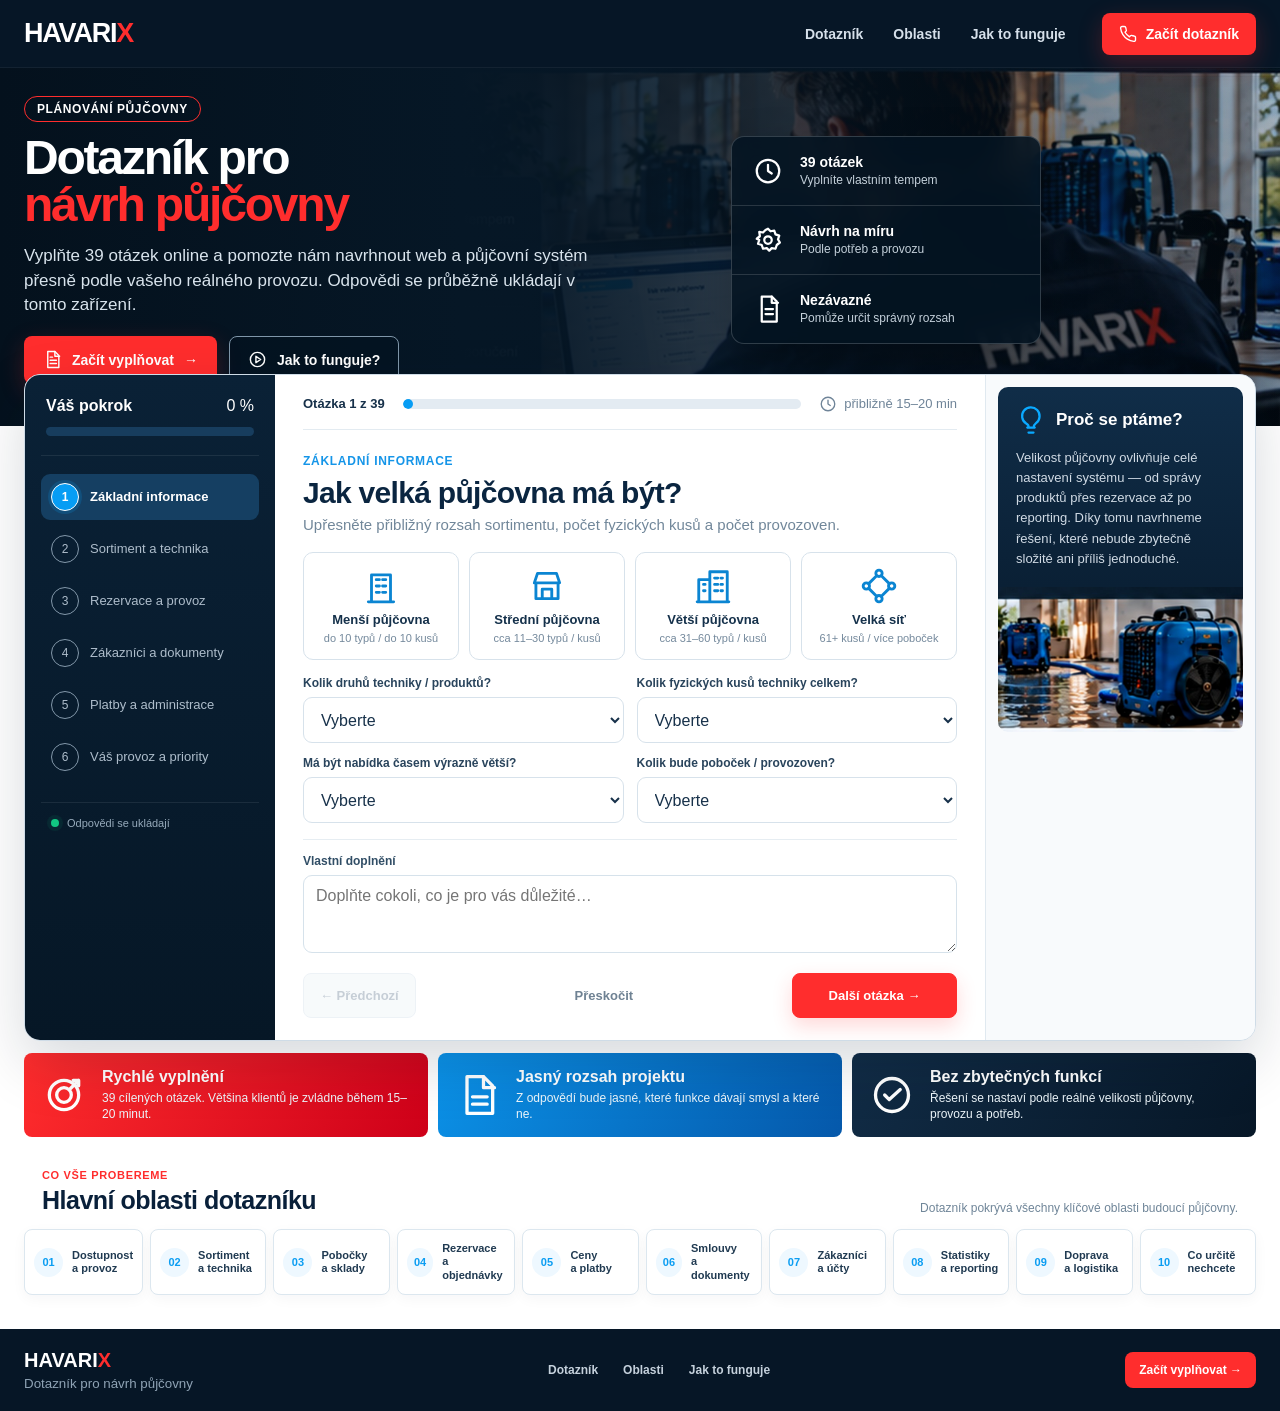
==== index.html @ 933ae65f "HAVARIX – dotazník pro návrh půjčovny (39 otázek) Co-Authored-By: Claude Opus 5.5 <noreply@anthropic" ====
<!doctype html>
<html lang="cs">
<head>
  <meta charset="utf-8" />
  <meta name="viewport" content="width=device-width,initial-scale=1" />
  <meta name="theme-color" content="#071727" />
  <title>HAVARIX — Dotazník pro návrh půjčovny</title>
  <meta name="description" content="39 otázek pro návrh webu a systému půjčovny na míru." />
  <link rel="stylesheet" href="styles.css" />
</head>
<body>
  <header class="topbar">
    <div class="nav-wrap">
      <a class="brand" href="#top" aria-label="HAVARIX domů">HAVARI<span>X</span></a>
      <nav class="nav-links" aria-label="Hlavní navigace">
        <a href="#questionnaire">Dotazník</a>
        <a href="#areas">Oblasti</a>
        <a href="#how">Jak to funguje</a>
      </nav>
      <a class="phone-cta" href="#questionnaire" aria-label="Začít dotazník">
        <svg viewBox="0 0 24 24" aria-hidden="true"><path d="M22 16.9v3a2 2 0 0 1-2.18 2 19.8 19.8 0 0 1-8.63-3.07 19.5 19.5 0 0 1-6-6A19.8 19.8 0 0 1 2.12 4.2 2 2 0 0 1 4.11 2h3a2 2 0 0 1 2 1.72c.12.9.33 1.77.62 2.61a2 2 0 0 1-.45 2.11L8 9.72a16 16 0 0 0 6 6l1.28-1.28a2 2 0 0 1 2.11-.45c.84.29 1.72.5 2.61.62A2 2 0 0 1 22 16.9z"/></svg>
        Začít dotazník
      </a>
    </div>
  </header>

  <main id="top">
    <section class="hero">
      <div class="hero-photo" aria-hidden="true"></div>
      <div class="hero-overlay" aria-hidden="true"></div>
      <div class="hero-wrap">
        <div class="hero-copy">
          <div class="eyebrow">PLÁNOVÁNÍ PŮJČOVNY</div>
          <h1>Dotazník pro<br><span>návrh půjčovny</span></h1>
          <p>Vyplňte 39 otázek online a pomozte nám navrhnout web a půjčovní systém přesně podle vašeho reálného provozu. Odpovědi se průběžně ukládají v tomto zařízení.</p>
          <div class="hero-actions">
            <a href="#questionnaire" class="btn btn-red">
              <svg viewBox="0 0 24 24" aria-hidden="true"><path d="M6 2h9l5 5v15H6z"/><path d="M15 2v6h6M9 13h8M9 17h8M9 9h3"/></svg>
              Začít vyplňovat
              <span>→</span>
            </a>
            <a href="#how" class="btn btn-ghost">
              <svg viewBox="0 0 24 24" aria-hidden="true"><circle cx="12" cy="12" r="9"/><path d="m10 8 6 4-6 4z"/></svg>
              Jak to funguje?
            </a>
          </div>
        </div>

        <div class="hero-features" aria-label="Výhody dotazníku">
          <div class="hero-feature">
            <div class="feature-icon"><svg viewBox="0 0 24 24" aria-hidden="true"><circle cx="12" cy="12" r="9"/><path d="M12 7v5l3 2"/></svg></div>
            <div><strong>39 otázek</strong><span>Vyplníte vlastním tempem</span></div>
          </div>
          <div class="hero-feature">
            <div class="feature-icon"><svg viewBox="0 0 24 24" aria-hidden="true"><path d="M12 3l2 2 3-.5 1 3 3 1-1 3 1.5 2.5-2.5 2-1 3-3-.5-2 2-2-2-3 .5-1-3-3-1 1-3L3 11l2.5-2L5 5.5l3 .5 2-2z"/><circle cx="12" cy="12" r="3"/></svg></div>
            <div><strong>Návrh na míru</strong><span>Podle potřeb a provozu</span></div>
          </div>
          <div class="hero-feature">
            <div class="feature-icon"><svg viewBox="0 0 24 24" aria-hidden="true"><path d="M7 2h8l4 4v16H7z"/><path d="M15 2v5h5M10 12h6M10 16h6"/></svg></div>
            <div><strong>Nezávazné</strong><span>Pomůže určit správný rozsah</span></div>
          </div>
        </div>
      </div>
    </section>

    <section id="questionnaire" class="questionnaire-wrap" aria-label="Dotazník">
      <div class="question-shell">
        <aside class="steps-panel" aria-label="Sekce dotazníku">
          <div class="steps-head">
            <div class="steps-row"><strong>Váš pokrok</strong><span id="sidePercent">0 %</span></div>
            <div class="mini-progress"><span id="sideProgress"></span></div>
          </div>
          <div id="stepNav" class="step-nav"></div>
          <div class="save-state">
            <span class="save-dot" id="saveDot"></span>
            <span id="saveState">Odpovědi se ukládají</span>
          </div>
        </aside>

        <section class="question-panel">
          <div class="question-topline">
            <strong id="questionCounter">Otázka 1 z 39</strong>
            <div class="question-progress"><span id="questionProgress"></span></div>
            <span class="time-estimate">
              <svg viewBox="0 0 24 24" aria-hidden="true"><circle cx="12" cy="12" r="9"/><path d="M12 7v5l3 2"/></svg>
              přibližně 15–20 min
            </span>
          </div>

          <div id="questionContent" class="question-content"></div>

          <div class="custom-note">
            <label for="customNote">Vlastní doplnění</label>
            <textarea id="customNote" rows="3" placeholder="Doplňte cokoli, co je pro vás důležité…"></textarea>
          </div>

          <div class="question-actions">
            <button id="prevBtn" type="button" class="btn-nav btn-prev">← Předchozí</button>
            <button id="skipBtn" type="button" class="btn-nav btn-skip">Přeskočit</button>
            <button id="nextBtn" type="button" class="btn-nav btn-next">Další otázka <span>→</span></button>
          </div>
        </section>

        <aside class="help-panel">
          <div class="help-copy">
            <div class="help-title">
              <svg viewBox="0 0 24 24" aria-hidden="true"><path d="M9 18h6M10 22h4M8.2 14.8A7 7 0 1 1 16 14.5c-1.2.9-1.8 1.8-1.8 3.5h-4c0-1.5-.6-2.4-2-3.2z"/></svg>
              <strong>Proč se ptáme?</strong>
            </div>
            <p id="whyText"></p>
          </div>
          <img src="assets/equipment.jpg" alt="Profesionální vysoušecí technika" width="700" height="380" />
        </aside>
      </div>
    </section>

    <section id="how" class="benefits-wrap">
      <div class="benefit benefit-red">
        <div class="benefit-icon"><svg viewBox="0 0 24 24" aria-hidden="true"><circle cx="12" cy="12" r="8"/><circle cx="12" cy="12" r="4"/><path d="m15 9 5-5M17 4h3v3"/></svg></div>
        <div><strong>Rychlé vyplnění</strong><span>39 cílených otázek. Většina klientů je zvládne během 15–20 minut.</span></div>
      </div>
      <div class="benefit benefit-blue">
        <div class="benefit-icon"><svg viewBox="0 0 24 24" aria-hidden="true"><path d="M6 2h9l5 5v15H6z"/><path d="M15 2v6h6M9 13h8M9 17h8"/></svg></div>
        <div><strong>Jasný rozsah projektu</strong><span>Z odpovědí bude jasné, které funkce dávají smysl a které ne.</span></div>
      </div>
      <div class="benefit benefit-dark">
        <div class="benefit-icon"><svg viewBox="0 0 24 24" aria-hidden="true"><circle cx="12" cy="12" r="9"/><path d="m8 12 2.5 2.5L16.5 9"/></svg></div>
        <div><strong>Bez zbytečných funkcí</strong><span>Řešení se nastaví podle reálné velikosti půjčovny, provozu a potřeb.</span></div>
      </div>
    </section>

    <section id="areas" class="areas-wrap">
      <div class="areas-heading">
        <div><span>CO VŠE PROBEREME</span><h2>Hlavní oblasti dotazníku</h2></div>
        <p>Dotazník pokrývá všechny klíčové oblasti budoucí půjčovny.</p>
      </div>
      <div class="areas-grid">
        <div class="area"><b>01</b><span>Dostupnost<br>a provoz</span></div>
        <div class="area"><b>02</b><span>Sortiment<br>a technika</span></div>
        <div class="area"><b>03</b><span>Pobočky<br>a sklady</span></div>
        <div class="area"><b>04</b><span>Rezervace<br>a objednávky</span></div>
        <div class="area"><b>05</b><span>Ceny<br>a platby</span></div>
        <div class="area"><b>06</b><span>Smlouvy<br>a dokumenty</span></div>
        <div class="area"><b>07</b><span>Zákazníci<br>a účty</span></div>
        <div class="area"><b>08</b><span>Statistiky<br>a reporting</span></div>
        <div class="area"><b>09</b><span>Doprava<br>a logistika</span></div>
        <div class="area"><b>10</b><span>Co určitě<br>nechcete</span></div>
      </div>
    </section>

    <section id="finishPanel" class="finish-panel hidden" aria-live="polite">
      <div class="finish-card">
        <div class="finish-badge">DOKONČENO</div>
        <h2>Děkujeme. Zbývá nám odpovědi poslat.</h2>
        <p>Odpovědi zůstávají uložené v tomto prohlížeči. Stáhněte si je prosím níže a pošlete nám je jako soubor — samy se neodesílají.</p>
        <div class="client-grid">
          <label>Firma / jméno<input id="clientName" type="text" autocomplete="organization" placeholder="Např. ABC Stavby s.r.o." /></label>
          <label>E-mail<input id="clientEmail" type="email" autocomplete="email" placeholder="vas@email.cz" /></label>
          <label>Telefon<input id="clientPhone" type="tel" autocomplete="tel" placeholder="+420 777 123 456" /></label>
        </div>
        <div class="finish-actions">
          <button id="downloadTxt" type="button" class="btn btn-red">Stáhnout odpovědi TXT</button>
          <button id="downloadJson" type="button" class="btn btn-blue">Stáhnout JSON</button>
          <button id="printBtn" type="button" class="btn btn-light">Vytisknout / PDF</button>
          <button id="backBtn" type="button" class="btn btn-light">Vrátit se k otázkám</button>
        </div>
        <textarea id="summaryText" rows="18" readonly aria-label="Souhrn odpovědí"></textarea>
      </div>
    </section>
  </main>

  <footer class="footer">
    <div class="footer-wrap">
      <div class="footer-brand"><strong>HAVARI<span>X</span></strong><small>Dotazník pro návrh půjčovny</small></div>
      <div class="footer-links"><a href="#questionnaire">Dotazník</a><a href="#areas">Oblasti</a><a href="#how">Jak to funguje</a></div>
      <a href="#questionnaire" class="footer-cta">Začít vyplňovat →</a>
    </div>
  </footer>

  <script src="app.js"></script>
</body>
</html>
---- styles.css ----
:root{
  --navy:#061626;
  --navy-2:#0b2237;
  --navy-3:#102d48;
  --red:#ff2d2d;
  --red-dark:#d80d21;
  --blue:#079df4;
  --blue-dark:#0469b9;
  --text:#09203a;
  --muted:#6c8097;
  --line:#dce6ef;
  --bg:#f5f8fb;
  --white:#fff;
  --shadow:0 22px 60px rgba(3,24,43,.16);
  --radius:16px;
}
*{box-sizing:border-box}
html{scroll-behavior:smooth}
body{margin:0;background:#fff;color:var(--text);font-family:Inter,ui-sans-serif,-apple-system,BlinkMacSystemFont,"Segoe UI",Roboto,Arial,sans-serif;-webkit-font-smoothing:antialiased}
a{text-decoration:none;color:inherit}
button,input,select,textarea{font:inherit}
button{cursor:pointer}
svg{fill:none;stroke:currentColor;stroke-width:1.8;stroke-linecap:round;stroke-linejoin:round}
.topbar{height:68px;background:var(--navy);color:#fff;position:sticky;top:0;z-index:50;border-bottom:1px solid rgba(255,255,255,.05)}
.nav-wrap{max-width:1320px;margin:0 auto;height:100%;padding:0 24px;display:flex;align-items:center;gap:36px}
.brand{font-weight:900;font-size:27px;letter-spacing:-1.2px}.brand span,.footer-brand span{color:var(--red)}
.nav-links{display:flex;gap:30px;margin-left:auto;font-size:14px;font-weight:700;color:#d6e0ea}.nav-links a:hover{color:#fff}
.phone-cta{display:flex;align-items:center;gap:9px;padding:12px 17px;border-radius:8px;background:var(--red);font-weight:800;font-size:14px;box-shadow:0 8px 24px rgba(255,45,45,.24)}
.phone-cta svg{width:18px;height:18px}
.hero{position:relative;min-height:355px;overflow:hidden;background:var(--navy);color:#fff}
.hero-photo{position:absolute;inset:0;background:url('assets/hero.jpg') right center/auto 100% no-repeat;opacity:.96}
.hero-overlay{position:absolute;inset:0;background:linear-gradient(90deg,#04111d 0%,#061726 36%,rgba(6,23,38,.85) 52%,rgba(6,23,38,.18) 100%),linear-gradient(0deg,rgba(4,17,29,.3),rgba(4,17,29,.05))}
.hero-wrap{position:relative;max-width:1320px;margin:0 auto;padding:28px 24px 42px;display:flex;align-items:center;justify-content:space-between;gap:50px}
.hero-copy{width:min(570px,55%)}
.eyebrow{display:inline-block;border:1px solid var(--red);border-radius:999px;padding:5px 12px;font-size:12px;font-weight:900;letter-spacing:.05em;margin-bottom:12px}
.hero h1{font-size:48px;line-height:.98;letter-spacing:-2.2px;margin:0 0 16px;font-weight:900}.hero h1 span{color:var(--red)}
.hero-copy p{font-size:17px;line-height:1.45;color:#d9e4ed;max-width:575px;margin:0 0 18px}
.hero-actions{display:flex;gap:12px;flex-wrap:wrap}.btn{min-height:48px;border-radius:8px;border:1px solid transparent;display:inline-flex;align-items:center;justify-content:center;gap:10px;padding:0 18px;font-weight:800;font-size:14px}.btn svg{width:19px;height:19px}.btn-red{background:var(--red);color:#fff;box-shadow:0 8px 24px rgba(255,45,45,.22)}.btn-ghost{border-color:#7f96a9;color:#fff;background:rgba(3,18,31,.45)}.btn-blue{background:#0d83d6;color:#fff}.btn-light{background:#eef4f8;color:#12314c;border-color:#d7e2ec}
.hero-features{width:310px;background:rgba(4,20,34,.88);border:1px solid rgba(255,255,255,.18);border-radius:13px;backdrop-filter:blur(10px);overflow:hidden;margin-right:215px;box-shadow:0 18px 45px rgba(0,0,0,.25)}
.hero-feature{display:flex;align-items:center;gap:13px;padding:15px 17px;border-bottom:1px solid rgba(255,255,255,.14)}.hero-feature:last-child{border-bottom:0}.feature-icon{width:38px;height:38px;display:grid;place-items:center;flex:0 0 auto}.feature-icon svg{width:30px;height:30px}.hero-feature strong{display:block;font-size:14px}.hero-feature span{display:block;color:#c4d0da;font-size:12px;margin-top:3px}
.questionnaire-wrap{max-width:1320px;margin:-52px auto 0;padding:0 24px;position:relative;z-index:5}
.question-shell{display:grid;grid-template-columns:250px minmax(0,1fr) 270px;background:#fff;border:1px solid #cfdce7;border-radius:16px;overflow:hidden;box-shadow:var(--shadow);min-height:470px}
.steps-panel{background:linear-gradient(180deg,#0a2136,#061726);color:#fff;padding:22px 16px 20px}.steps-head{padding:0 5px 19px;border-bottom:1px solid rgba(255,255,255,.08)}.steps-row{display:flex;justify-content:space-between;align-items:center;font-size:16px}.mini-progress{height:9px;border-radius:999px;background:#173d5e;overflow:hidden;margin-top:12px}.mini-progress span{display:block;height:100%;width:0;background:var(--blue);border-radius:inherit;transition:width .25s ease}.step-nav{display:grid;gap:6px;padding-top:18px}.step-btn{width:100%;border:0;background:transparent;color:#aebdcb;display:flex;align-items:center;gap:11px;text-align:left;padding:9px 10px;border-radius:9px;font-size:13px}.step-btn:hover{background:rgba(255,255,255,.06)}.step-btn.active{background:#153f62;color:#fff;font-weight:800}.step-num{width:28px;height:28px;border-radius:50%;border:1px solid #8398aa;display:grid;place-items:center;font-size:12px;flex:0 0 auto}.step-btn.active .step-num{background:var(--blue);border-color:#fff;color:#fff;box-shadow:0 0 0 3px rgba(7,157,244,.18)}.step-btn.done .step-num{background:#0b7dbf;border-color:#0b7dbf;color:#fff}.save-state{margin-top:22px;padding:14px 10px;border-top:1px solid rgba(255,255,255,.08);display:flex;align-items:center;gap:8px;font-size:11px;color:#96aabb}.save-dot{width:8px;height:8px;border-radius:50%;background:#11c882;box-shadow:0 0 0 4px rgba(17,200,130,.08)}
.question-panel{padding:20px 28px 22px;min-width:0}.question-topline{display:grid;grid-template-columns:auto 1fr auto;align-items:center;gap:18px;padding-bottom:16px;border-bottom:1px solid #e3ebf1;font-size:13px;color:#6f8498}.question-topline strong{color:#17314a}.question-progress{height:10px;border-radius:999px;background:#e3ebf2;overflow:hidden}.question-progress span{display:block;height:100%;background:var(--blue);border-radius:inherit;transition:width .25s ease}.time-estimate{display:flex;align-items:center;gap:7px;white-space:nowrap}.time-estimate svg{width:18px;height:18px}
.question-content{padding:24px 0 8px}.question-kicker{font-size:12px;color:#1595e8;font-weight:900;letter-spacing:.06em;text-transform:uppercase;margin-bottom:8px}.question-content h2{margin:0;color:#0a2540;font-size:30px;line-height:1.1;letter-spacing:-.7px}.question-sub{margin:7px 0 19px;color:#71879a;font-size:15px}.answer-grid{display:grid;grid-template-columns:repeat(2,minmax(0,1fr));gap:12px}.answer-card{min-height:74px;border:1.5px solid #d6e1ea;border-radius:10px;background:#fff;padding:14px 15px;display:flex;align-items:flex-start;gap:12px;text-align:left;color:#14314c;transition:.18s ease;position:relative}.answer-card:hover{border-color:#93c9ee;background:#f8fcff}.answer-card.selected{border-color:#159ef4;background:linear-gradient(180deg,#f3fbff,#ebf8ff);box-shadow:inset 0 0 0 1px #159ef4}.radio-dot{width:20px;height:20px;border-radius:50%;border:2px solid #b6c7d6;display:grid;place-items:center;flex:0 0 auto;margin-top:1px}.answer-card.selected .radio-dot{border-color:#149df3}.answer-card.selected .radio-dot::after{content:"";width:10px;height:10px;border-radius:50%;background:#149df3}.check-box{width:20px;height:20px;border-radius:5px;border:2px solid #b6c7d6;display:grid;place-items:center;flex:0 0 auto;margin-top:1px}.answer-card.selected .check-box{background:#149df3;border-color:#149df3}.answer-card.selected .check-box::after{content:"✓";font-size:13px;color:#fff;font-weight:900}.answer-card strong{display:block;font-size:14px;margin-bottom:3px}.answer-card small{display:block;font-size:12px;color:#75889a;line-height:1.35}.field-grid{display:grid;grid-template-columns:repeat(2,minmax(0,1fr));gap:13px}.field{display:grid;gap:7px}.field label{font-size:12px;font-weight:800;color:#29445c}.field select,.field input,.text-answer{width:100%;border:1px solid #d7e2eb;border-radius:9px;background:#fff;color:#17314a;padding:12px 13px;min-height:46px;outline:none}.field select:focus,.field input:focus,.text-answer:focus,#customNote:focus{border-color:#149df3;box-shadow:0 0 0 3px rgba(20,157,243,.1)}.size-presets{display:grid;grid-template-columns:repeat(4,minmax(0,1fr));gap:10px;margin-bottom:16px}.size-card{border:1.5px solid #d7e2eb;background:#fff;border-radius:10px;padding:14px 10px;text-align:center;color:#15314b}.size-card:hover,.size-card.selected{border-color:#159ef4;background:#f0faff}.size-card .size-icon{width:38px;height:38px;margin:0 auto 7px;color:#0b85d2}.size-card .size-icon svg{width:100%;height:100%}.size-card strong{display:block;font-size:13px}.size-card span{font-size:11px;color:#74899c;line-height:1.3;display:block;margin-top:4px}.custom-note{padding-top:14px;margin-top:8px;border-top:1px solid #e6edf2}.custom-note label{display:block;font-size:12px;font-weight:800;color:#314e66;margin-bottom:7px}.custom-note textarea{resize:vertical;width:100%;border:1px solid #d6e2eb;border-radius:9px;padding:11px 12px;outline:none;min-height:74px;color:#17314a}.question-actions{display:grid;grid-template-columns:auto 1fr auto;align-items:center;gap:10px;margin-top:16px}.btn-nav{min-height:45px;border-radius:8px;border:1px solid #d8e3ec;padding:0 16px;font-weight:800;font-size:13px}.btn-prev{background:#edf3f7;color:#8093a4}.btn-prev:disabled{opacity:.45;cursor:not-allowed}.btn-skip{justify-self:center;background:transparent;color:#6f8293;border-color:transparent}.btn-next{background:var(--red);color:#fff;border-color:var(--red);min-width:165px;box-shadow:0 8px 20px rgba(255,45,45,.18)}
.help-panel{border-left:1px solid #e0e9f0;background:#f8fafc;display:flex;flex-direction:column}.help-copy{background:linear-gradient(180deg,#102d48,#0a2035);color:#fff;margin:12px 12px 0;border-radius:10px 10px 0 0;padding:18px}.help-title{display:flex;align-items:center;gap:10px;font-size:17px}.help-title svg{width:30px;height:30px;color:#0aa9ff}.help-copy p{font-size:13px;line-height:1.55;color:#d1dbe5;margin:13px 0 0}.help-panel img{width:calc(100% - 24px);height:145px;object-fit:cover;margin:0 12px 12px;border-radius:0 0 10px 10px;filter:saturate(1.05) contrast(1.02)}
.benefits-wrap{max-width:1320px;margin:12px auto 0;padding:0 24px;display:grid;grid-template-columns:repeat(3,1fr);gap:10px}.benefit{min-height:84px;border-radius:8px;color:#fff;padding:14px 18px;display:flex;align-items:center;gap:16px}.benefit-red{background:linear-gradient(120deg,#ff2d2d,#ce0019)}.benefit-blue{background:linear-gradient(120deg,#0b92e8,#0558aa)}.benefit-dark{background:linear-gradient(120deg,#112c46,#071727)}.benefit-icon{width:44px;height:44px;flex:0 0 auto}.benefit-icon svg{width:100%;height:100%}.benefit strong{display:block;font-size:16px}.benefit span{display:block;font-size:12px;line-height:1.35;color:#edf6fb;margin-top:4px}
.areas-wrap{max-width:1460px;margin:0 auto;padding:28px 24px 34px}.areas-heading{display:flex;align-items:flex-end;justify-content:space-between;gap:30px;margin:0 18px 14px}.areas-heading span{font-size:11px;color:var(--red);font-weight:900;letter-spacing:.06em}.areas-heading h2{font-size:25px;margin:3px 0 0;letter-spacing:-.5px}.areas-heading p{font-size:12px;color:#6f8598;margin:0}.areas-grid{display:grid;grid-template-columns:repeat(10,1fr);gap:7px}.area{border:1px solid #dce7ef;border-radius:8px;background:#fff;min-height:66px;padding:11px 9px;display:flex;align-items:center;gap:9px;box-shadow:0 4px 14px rgba(9,38,62,.04)}.area b{width:29px;height:29px;display:grid;place-items:center;border-radius:50%;background:#eef8ff;color:#0b9df2;font-size:11px}.area span{font-size:11px;font-weight:800;line-height:1.25;color:#203a51}
.finish-panel{max-width:1320px;margin:20px auto 44px;padding:0 24px}.finish-card{border:1px solid #d4e1eb;border-radius:16px;background:#fff;padding:28px;box-shadow:0 18px 48px rgba(7,31,51,.1)}.finish-badge{display:inline-block;padding:5px 10px;border-radius:999px;background:#e9f8f2;color:#0b9a67;font-weight:900;font-size:11px}.finish-card h2{font-size:31px;margin:10px 0 8px}.finish-card>p{color:#6e8294;margin:0 0 18px}.client-grid{display:grid;grid-template-columns:repeat(3,1fr);gap:12px}.client-grid label{font-size:12px;font-weight:800;color:#314c63}.client-grid input{display:block;width:100%;min-height:45px;margin-top:7px;border:1px solid #d4e0ea;border-radius:8px;padding:0 12px}.finish-actions{display:flex;flex-wrap:wrap;gap:9px;margin:18px 0}.finish-card textarea{width:100%;border:1px solid #d4e0ea;border-radius:10px;padding:14px;min-height:320px;background:#f8fafc;color:#18324a;resize:vertical}.hidden{display:none!important}
.footer{background:var(--navy);color:#fff}.footer-wrap{max-width:1320px;margin:0 auto;padding:20px 24px;display:flex;align-items:center;justify-content:space-between;gap:25px}.footer-brand strong{font-size:20px}.footer-brand small{display:block;color:#8fa3b5;margin-top:4px}.footer-links{display:flex;gap:25px;font-size:12px;font-weight:700;color:#c5d1dc}.footer-cta{background:var(--red);padding:11px 14px;border-radius:8px;font-size:12px;font-weight:800}
@media(max-width:1180px){.hero-features{margin-right:0}.question-shell{grid-template-columns:220px minmax(0,1fr)}.help-panel{grid-column:1/-1;display:grid;grid-template-columns:1fr 250px;border-left:0;border-top:1px solid #e0e9f0}.help-panel img{height:100%;min-height:150px;border-radius:0;margin:0;width:100%}.help-copy{margin:0;border-radius:0}.areas-grid{grid-template-columns:repeat(5,1fr)}}
@media(max-width:880px){.topbar{height:auto}.nav-wrap{padding:13px 18px}.nav-links{display:none}.phone-cta{margin-left:auto}.hero{min-height:420px}.hero-wrap{padding:30px 18px 90px}.hero-copy{width:100%;max-width:610px}.hero h1{font-size:42px}.hero-features{display:none}.hero-photo{opacity:.55;background-position:65% center}.hero-overlay{background:linear-gradient(90deg,#04111d 0%,rgba(6,23,38,.9) 58%,rgba(6,23,38,.6) 100%)}.questionnaire-wrap{padding:0 12px;margin-top:-55px}.question-shell{display:block}.steps-panel{padding:15px}.steps-head{padding-bottom:11px}.step-nav{display:flex;overflow-x:auto;padding:12px 0 2px;gap:7px}.step-btn{min-width:max-content;width:auto}.step-btn span:last-child{display:none}.save-state{display:none}.question-panel{padding:18px}.help-panel{display:none}.benefits-wrap{grid-template-columns:1fr;padding:0 12px}.areas-wrap{padding:26px 12px}.areas-heading{display:block;margin:0 0 14px}.areas-heading p{margin-top:8px}.areas-grid{grid-template-columns:repeat(2,1fr)}.size-presets{grid-template-columns:repeat(2,1fr)}.client-grid{grid-template-columns:1fr}}
@media(max-width:560px){.brand{font-size:23px}.phone-cta{font-size:0;padding:11px}.phone-cta svg{width:20px;height:20px}.hero{min-height:385px}.hero h1{font-size:37px}.hero-copy p{font-size:15px}.hero-actions{display:grid;grid-template-columns:1fr}.btn{width:100%}.question-panel{padding:15px 14px}.question-topline{grid-template-columns:1fr auto}.question-progress{grid-column:1/-1;grid-row:2}.time-estimate{font-size:0}.time-estimate svg{width:20px;height:20px}.question-content h2{font-size:25px}.answer-grid,.field-grid{grid-template-columns:1fr}.size-presets{grid-template-columns:1fr 1fr}.question-actions{grid-template-columns:1fr 1fr}.btn-skip{display:none}.btn-next{min-width:0}.areas-grid{grid-template-columns:1fr 1fr}.area{min-height:62px}.finish-card{padding:20px}}
@media print{.topbar,.hero,.benefits-wrap,.areas-wrap,.footer,.steps-panel,.help-panel,.question-actions,.custom-note{display:none!important}.questionnaire-wrap{margin:0;padding:0}.question-shell{display:block;border:0;box-shadow:none}.question-panel{display:none}.finish-panel{display:block!important;margin:0;padding:0}.finish-card{border:0;box-shadow:none;padding:0}.finish-actions,.client-grid{display:none}.finish-card textarea{border:0;min-height:auto;overflow:visible;background:#fff}}
@media(max-width:560px){
  .footer-wrap{flex-wrap:wrap;align-items:flex-start}
  .footer-links{display:none}
  .footer-brand{width:100%}
  .footer-cta{width:100%;text-align:center}
}
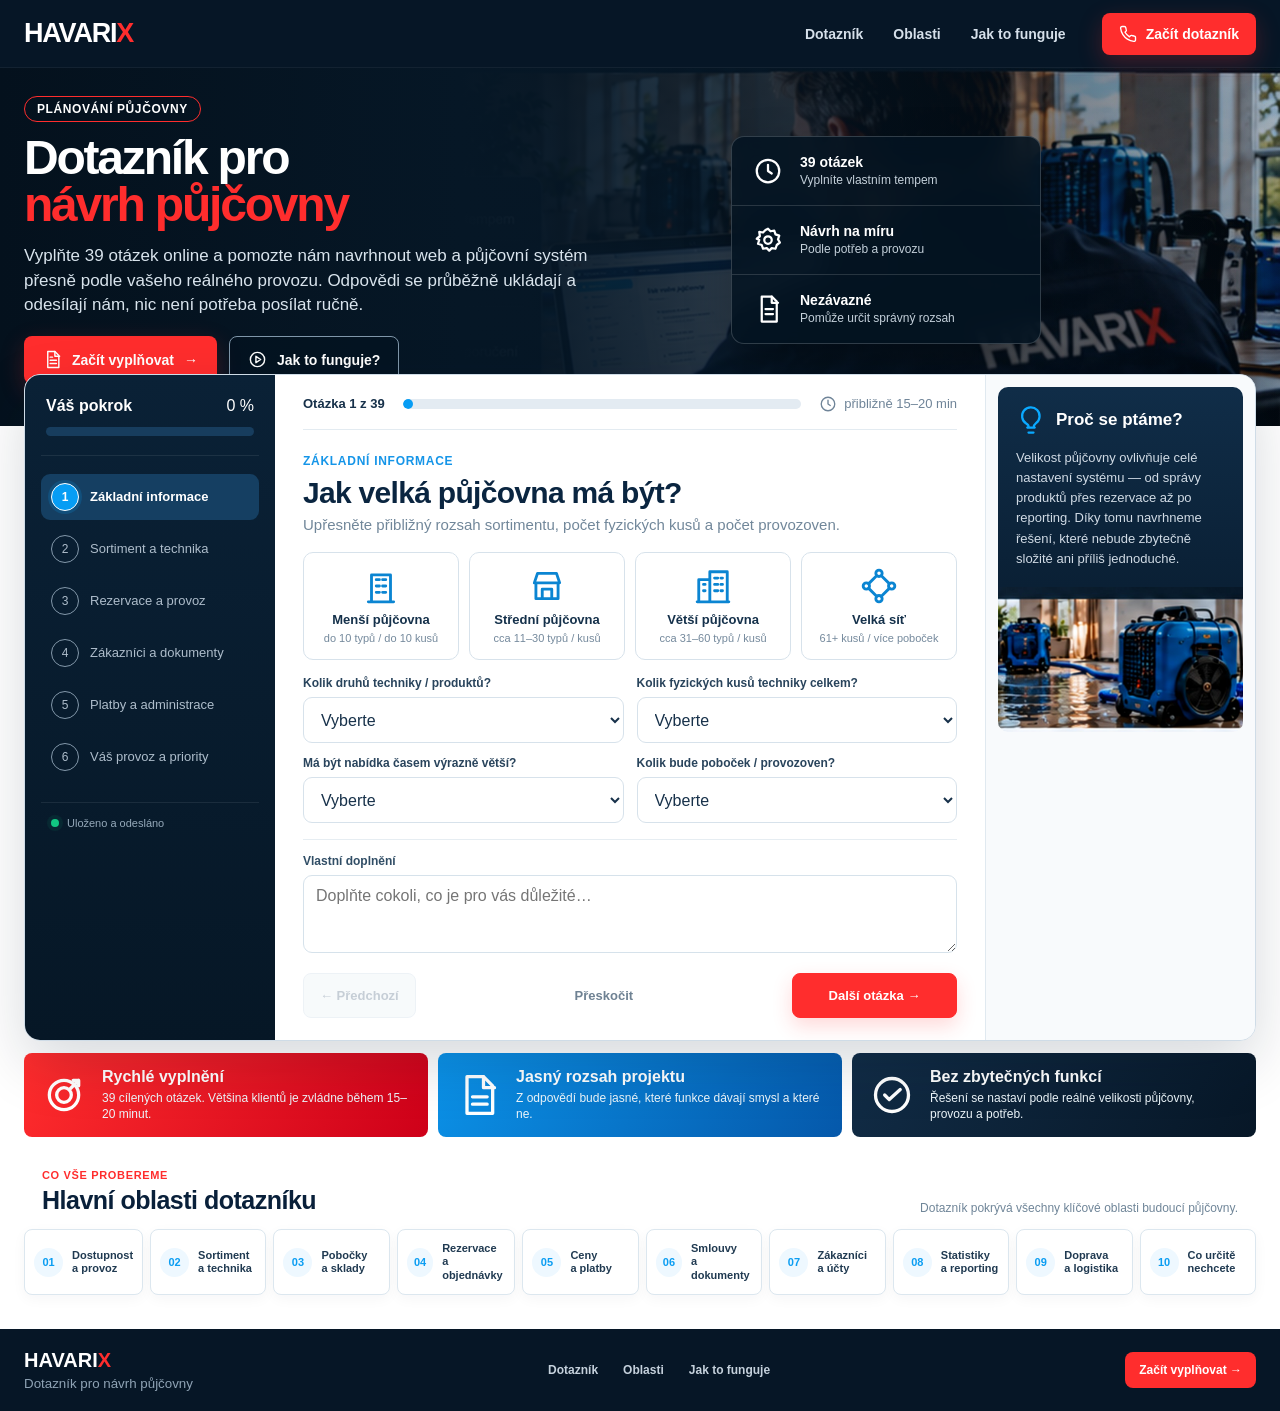
==== commit 2698af07: "Průběžné odesílání odpovědí a přehled pro Milana Co-Authored-By: Claude Opus 5.5 <noreply@anthropic." ====
--- a/index.html
+++ b/index.html
@@ -32,7 +32,7 @@
         <div class="hero-copy">
           <div class="eyebrow">PLÁNOVÁNÍ PŮJČOVNY</div>
           <h1>Dotazník pro<br><span>návrh půjčovny</span></h1>
-          <p>Vyplňte 39 otázek online a pomozte nám navrhnout web a půjčovní systém přesně podle vašeho reálného provozu. Odpovědi se průběžně ukládají v tomto zařízení.</p>
+          <p>Vyplňte 39 otázek online a pomozte nám navrhnout web a půjčovní systém přesně podle vašeho reálného provozu. Odpovědi se průběžně ukládají a odesílají nám, nic není potřeba posílat ručně.</p>
           <div class="hero-actions">
             <a href="#questionnaire" class="btn btn-red">
               <svg viewBox="0 0 24 24" aria-hidden="true"><path d="M6 2h9l5 5v15H6z"/><path d="M15 2v6h6M9 13h8M9 17h8M9 9h3"/></svg>
@@ -151,8 +151,8 @@
     <section id="finishPanel" class="finish-panel hidden" aria-live="polite">
       <div class="finish-card">
         <div class="finish-badge">DOKONČENO</div>
-        <h2>Děkujeme. Zbývá nám odpovědi poslat.</h2>
-        <p>Odpovědi zůstávají uložené v tomto prohlížeči. Stáhněte si je prosím níže a pošlete nám je jako soubor — samy se neodesílají.</p>
+        <h2>Děkujeme. Odpovědi máme.</h2>
+        <p>Odpovědi se nám průběžně odesílají a kdykoli se k nim můžete vrátit a upravit je. Pro vlastní potřebu si je můžete níže stáhnout nebo vytisknout.</p>
         <div class="client-grid">
           <label>Firma / jméno<input id="clientName" type="text" autocomplete="organization" placeholder="Např. ABC Stavby s.r.o." /></label>
           <label>E-mail<input id="clientEmail" type="email" autocomplete="email" placeholder="vas@email.cz" /></label>
@@ -177,6 +177,8 @@
     </div>
   </footer>
 
+  <script src="data.js"></script>
+  <script src="config.js"></script>
   <script src="app.js"></script>
 </body>
 </html>
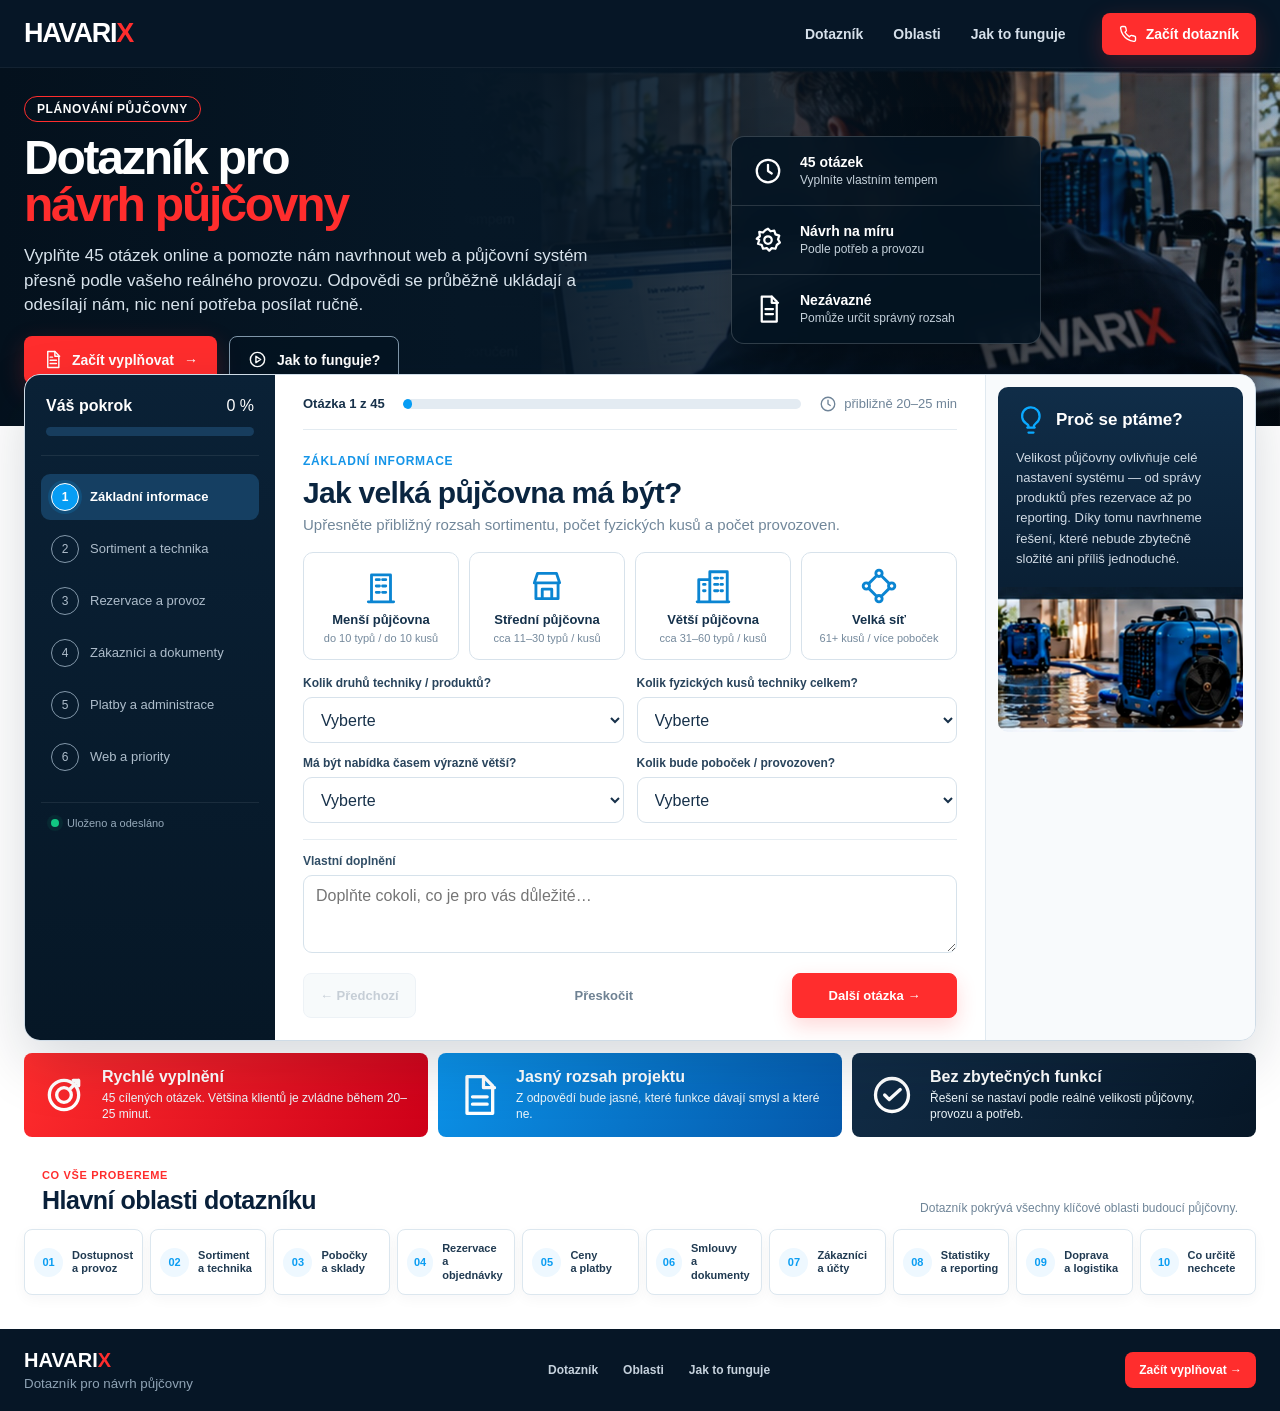
==== commit 6f87ab61: "Dotazník pro novou půjčovnu: 45 otázek Co-Authored-By: Claude Opus 5.5 <noreply@anthropic.com>" ====
--- a/index.html
+++ b/index.html
@@ -5,7 +5,7 @@
   <meta name="viewport" content="width=device-width,initial-scale=1" />
   <meta name="theme-color" content="#071727" />
   <title>HAVARIX — Dotazník pro návrh půjčovny</title>
-  <meta name="description" content="39 otázek pro návrh webu a systému půjčovny na míru." />
+  <meta name="description" content="45 otázek pro návrh webu a systému půjčovny na míru." />
   <link rel="stylesheet" href="styles.css" />
 </head>
 <body>
@@ -32,7 +32,7 @@
         <div class="hero-copy">
           <div class="eyebrow">PLÁNOVÁNÍ PŮJČOVNY</div>
           <h1>Dotazník pro<br><span>návrh půjčovny</span></h1>
-          <p>Vyplňte 39 otázek online a pomozte nám navrhnout web a půjčovní systém přesně podle vašeho reálného provozu. Odpovědi se průběžně ukládají a odesílají nám, nic není potřeba posílat ručně.</p>
+          <p>Vyplňte 45 otázek online a pomozte nám navrhnout web a půjčovní systém přesně podle vašeho reálného provozu. Odpovědi se průběžně ukládají a odesílají nám, nic není potřeba posílat ručně.</p>
           <div class="hero-actions">
             <a href="#questionnaire" class="btn btn-red">
               <svg viewBox="0 0 24 24" aria-hidden="true"><path d="M6 2h9l5 5v15H6z"/><path d="M15 2v6h6M9 13h8M9 17h8M9 9h3"/></svg>
@@ -49,7 +49,7 @@
         <div class="hero-features" aria-label="Výhody dotazníku">
           <div class="hero-feature">
             <div class="feature-icon"><svg viewBox="0 0 24 24" aria-hidden="true"><circle cx="12" cy="12" r="9"/><path d="M12 7v5l3 2"/></svg></div>
-            <div><strong>39 otázek</strong><span>Vyplníte vlastním tempem</span></div>
+            <div><strong>45 otázek</strong><span>Vyplníte vlastním tempem</span></div>
           </div>
           <div class="hero-feature">
             <div class="feature-icon"><svg viewBox="0 0 24 24" aria-hidden="true"><path d="M12 3l2 2 3-.5 1 3 3 1-1 3 1.5 2.5-2.5 2-1 3-3-.5-2 2-2-2-3 .5-1-3-3-1 1-3L3 11l2.5-2L5 5.5l3 .5 2-2z"/><circle cx="12" cy="12" r="3"/></svg></div>
@@ -79,11 +79,11 @@
 
         <section class="question-panel">
           <div class="question-topline">
-            <strong id="questionCounter">Otázka 1 z 39</strong>
+            <strong id="questionCounter">Otázka 1 z 45</strong>
             <div class="question-progress"><span id="questionProgress"></span></div>
             <span class="time-estimate">
               <svg viewBox="0 0 24 24" aria-hidden="true"><circle cx="12" cy="12" r="9"/><path d="M12 7v5l3 2"/></svg>
-              přibližně 15–20 min
+              přibližně 20–25 min
             </span>
           </div>
 
@@ -117,7 +117,7 @@
     <section id="how" class="benefits-wrap">
       <div class="benefit benefit-red">
         <div class="benefit-icon"><svg viewBox="0 0 24 24" aria-hidden="true"><circle cx="12" cy="12" r="8"/><circle cx="12" cy="12" r="4"/><path d="m15 9 5-5M17 4h3v3"/></svg></div>
-        <div><strong>Rychlé vyplnění</strong><span>39 cílených otázek. Většina klientů je zvládne během 15–20 minut.</span></div>
+        <div><strong>Rychlé vyplnění</strong><span>45 cílených otázek. Většina klientů je zvládne během 20–25 minut.</span></div>
       </div>
       <div class="benefit benefit-blue">
         <div class="benefit-icon"><svg viewBox="0 0 24 24" aria-hidden="true"><path d="M6 2h9l5 5v15H6z"/><path d="M15 2v6h6M9 13h8M9 17h8"/></svg></div>
